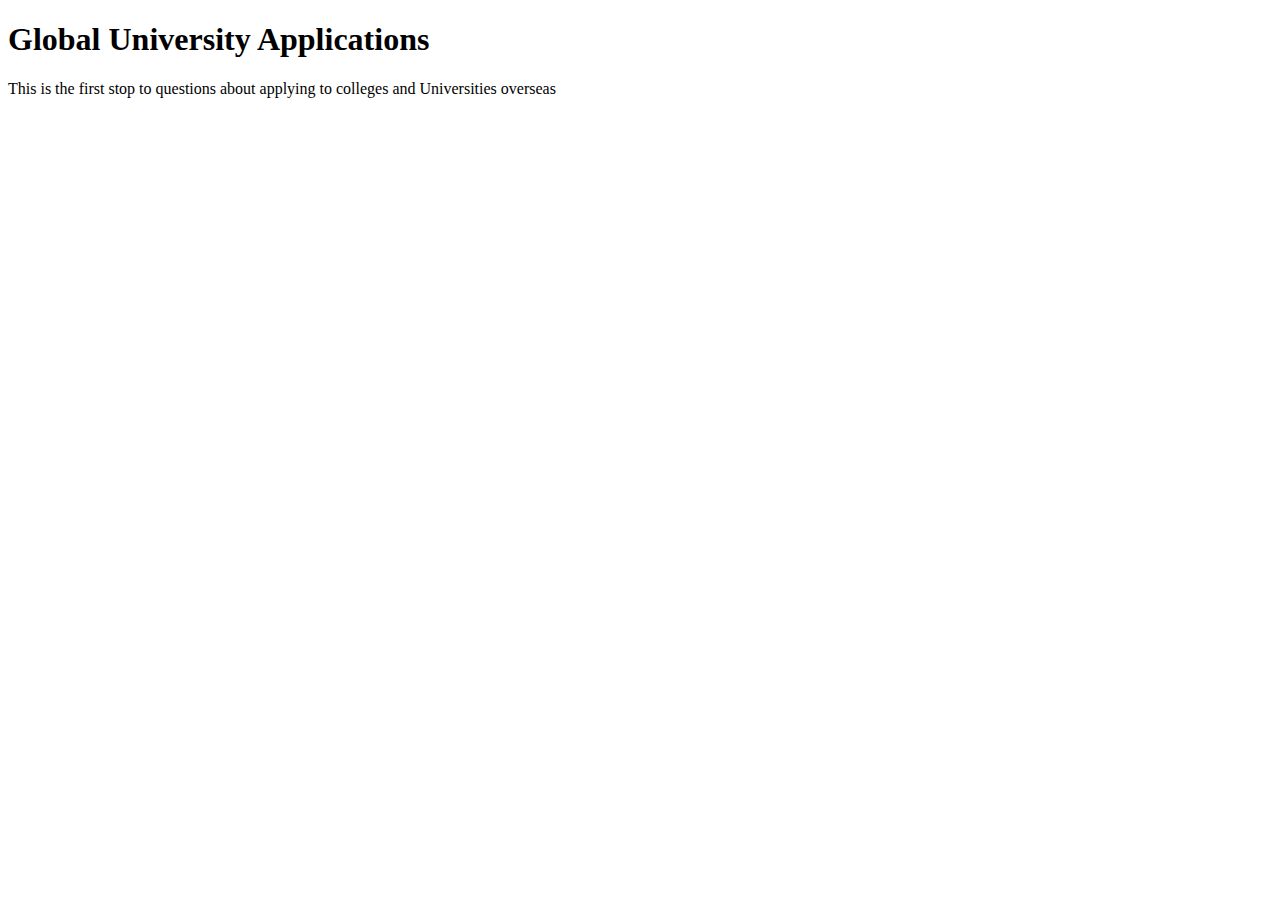
==== unit_1/index.html @ 5019b304 "Added End Space on CSS and HTML" ====
<!DOCTYPE html>
<html>
	<head> 
		<link rel="stylesheet" type="text/css" href="css/style.css">
		<title>Global University Applications</title>
	</head>
	<body>
	<h1>Global University Applications</h1>
	<p>This is the first stop to questions about applying to colleges and Universities overseas</p>
		



	</body>
</html>
---- unit_1/css/style.css ----
body {
	background-color: FFE4C4;
}

h1, p {
	color: OOOOOO;
}
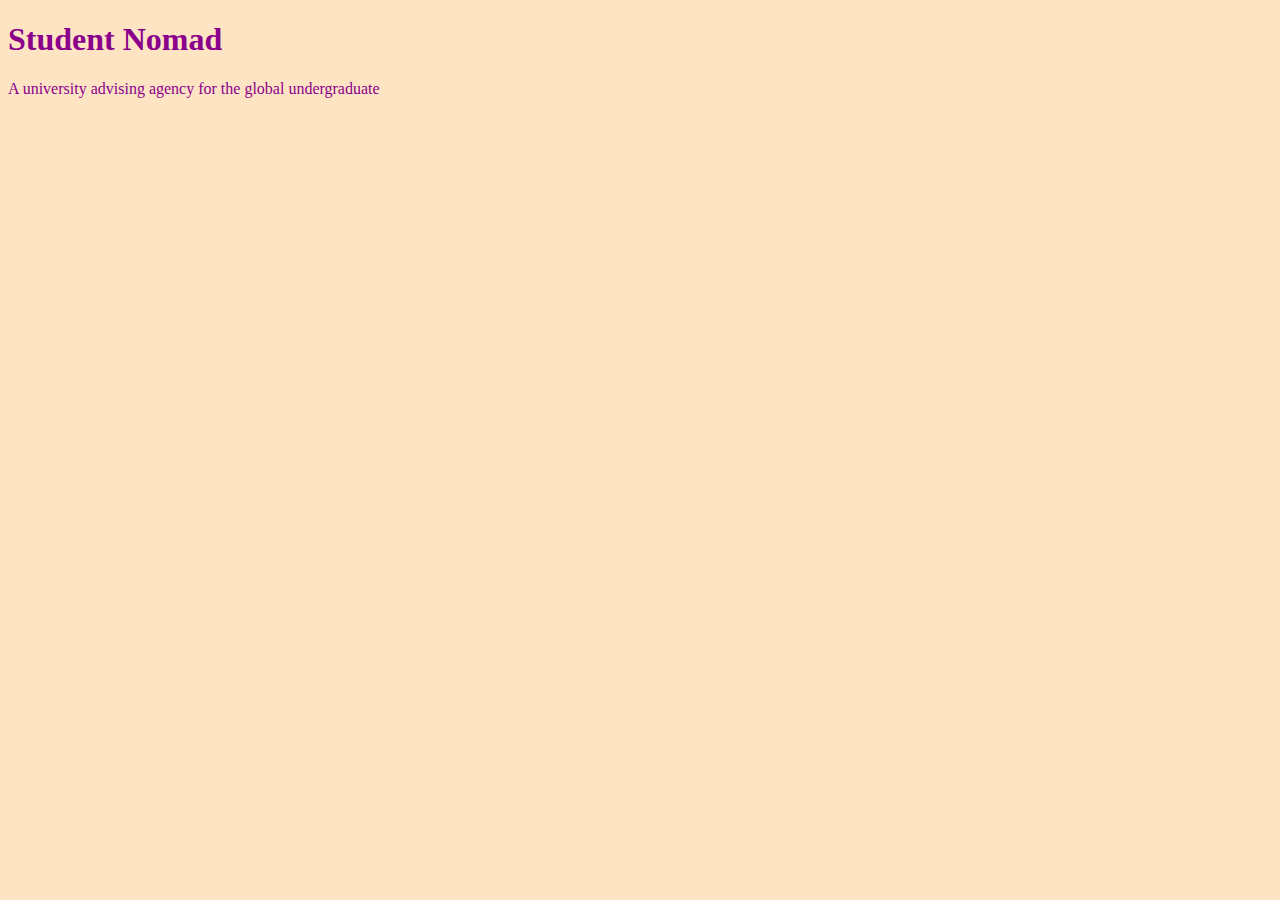
==== commit 12407604: "New Title" ====
--- a/unit_1/index.html
+++ b/unit_1/index.html
@@ -2,11 +2,11 @@
 <html>
 	<head> 
 		<link rel="stylesheet" type="text/css" href="css/style.css">
-		<title>Global University Applications</title>
+		<title>Student Nomad</title>
 	</head>
 	<body>
-	<h1>Global University Applications</h1>
-	<p>This is the first stop to questions about applying to colleges and Universities overseas</p>
+		<h1>Student Nomad</h1>
+		<p>A university advising agency for the global undergraduate</p>
 		
 
 
--- a/unit_1/css/style.css
+++ b/unit_1/css/style.css
@@ -1,7 +1,7 @@
 body {
-	background-color: FFE4C4;
+	background-color: #FFE4C4;
 }
 
 h1, p {
-	color: OOOOOO;
+	color: #8B008B;
 }
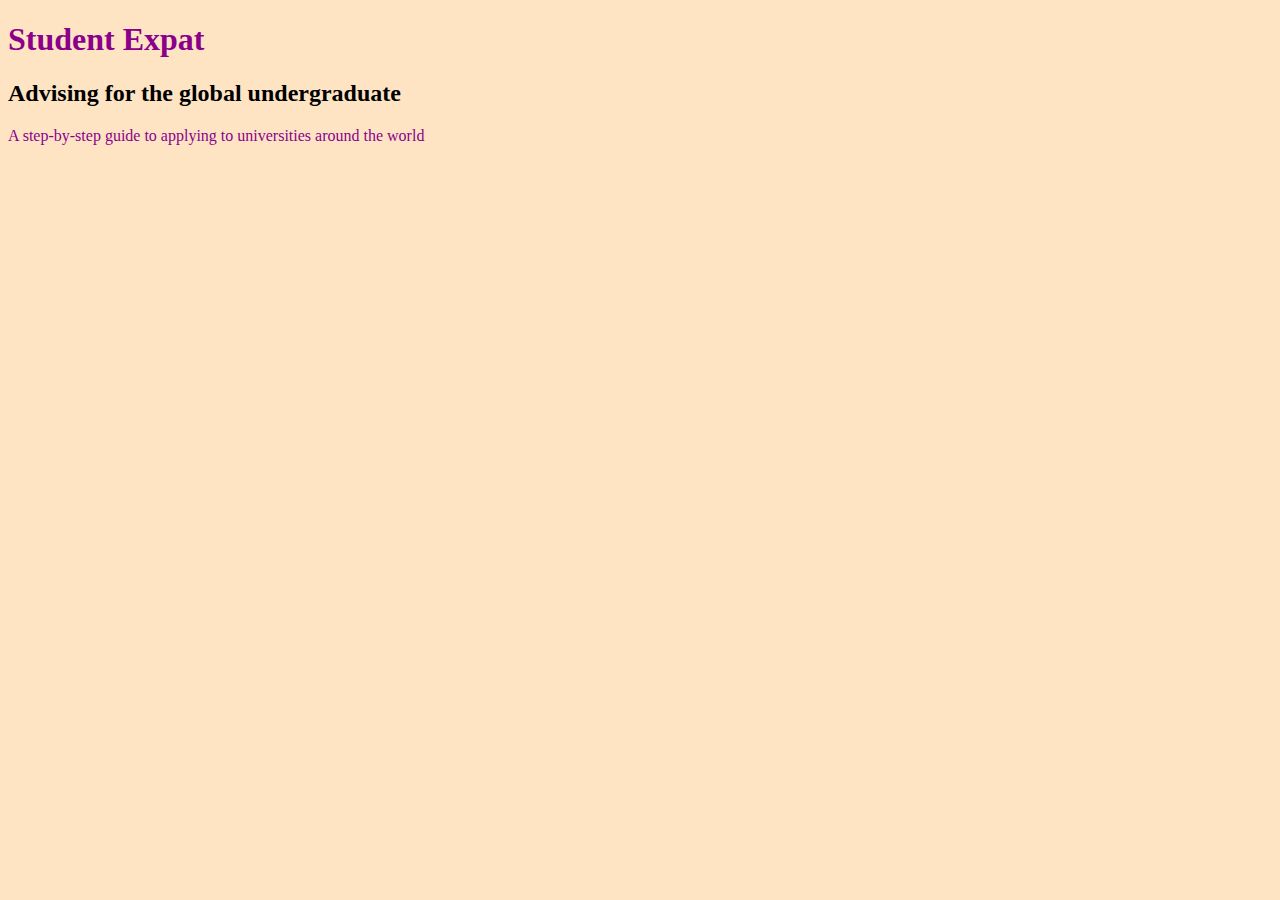
==== commit 511eb778: "New Name" ====
--- a/unit_1/index.html
+++ b/unit_1/index.html
@@ -2,11 +2,12 @@
 <html>
 	<head> 
 		<link rel="stylesheet" type="text/css" href="css/style.css">
-		<title>Student Nomad</title>
+		<title>Student Expat</title>
 	</head>
 	<body>
-		<h1>Student Nomad</h1>
-		<p>A university advising agency for the global undergraduate</p>
+		<h1>Student Expat</h1>
+		<h2>Advising for the global undergraduate</h2>
+		<p>A step-by-step guide to applying to universities around the world</p>
 		
 
 
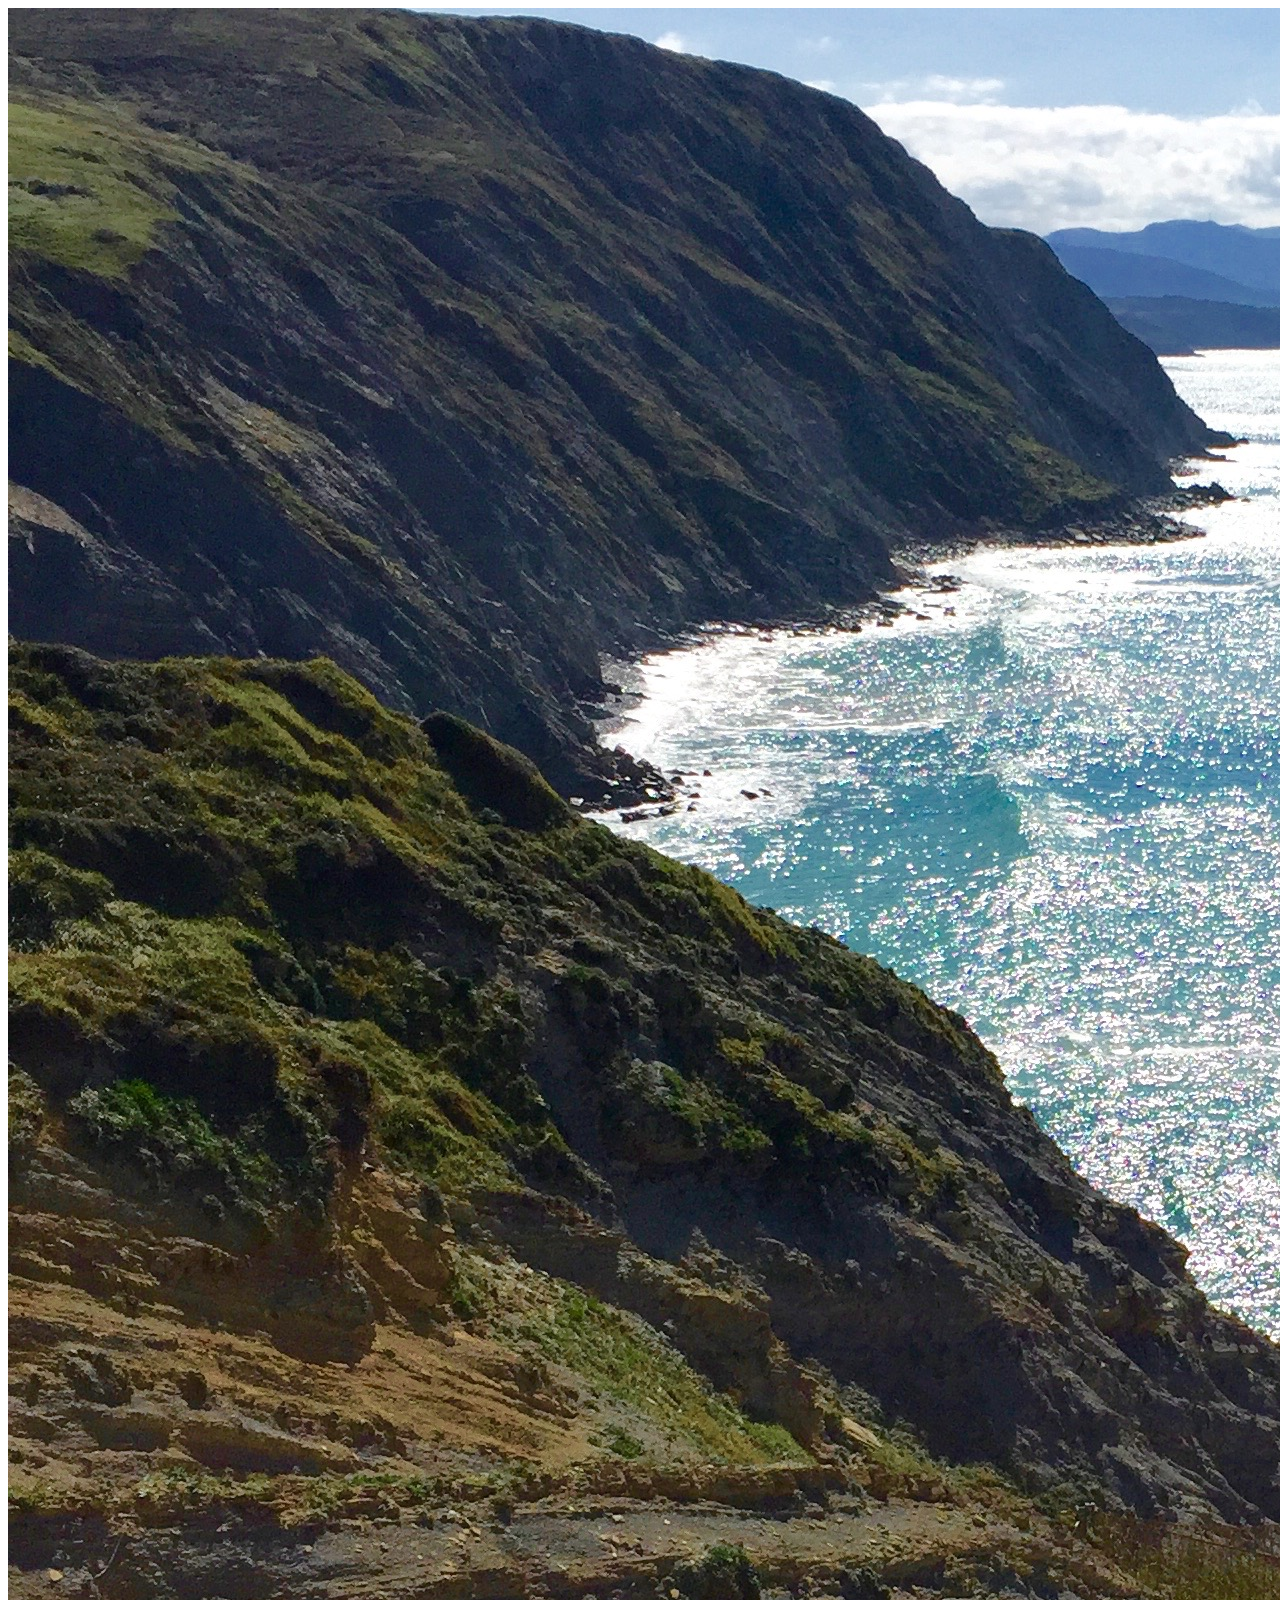
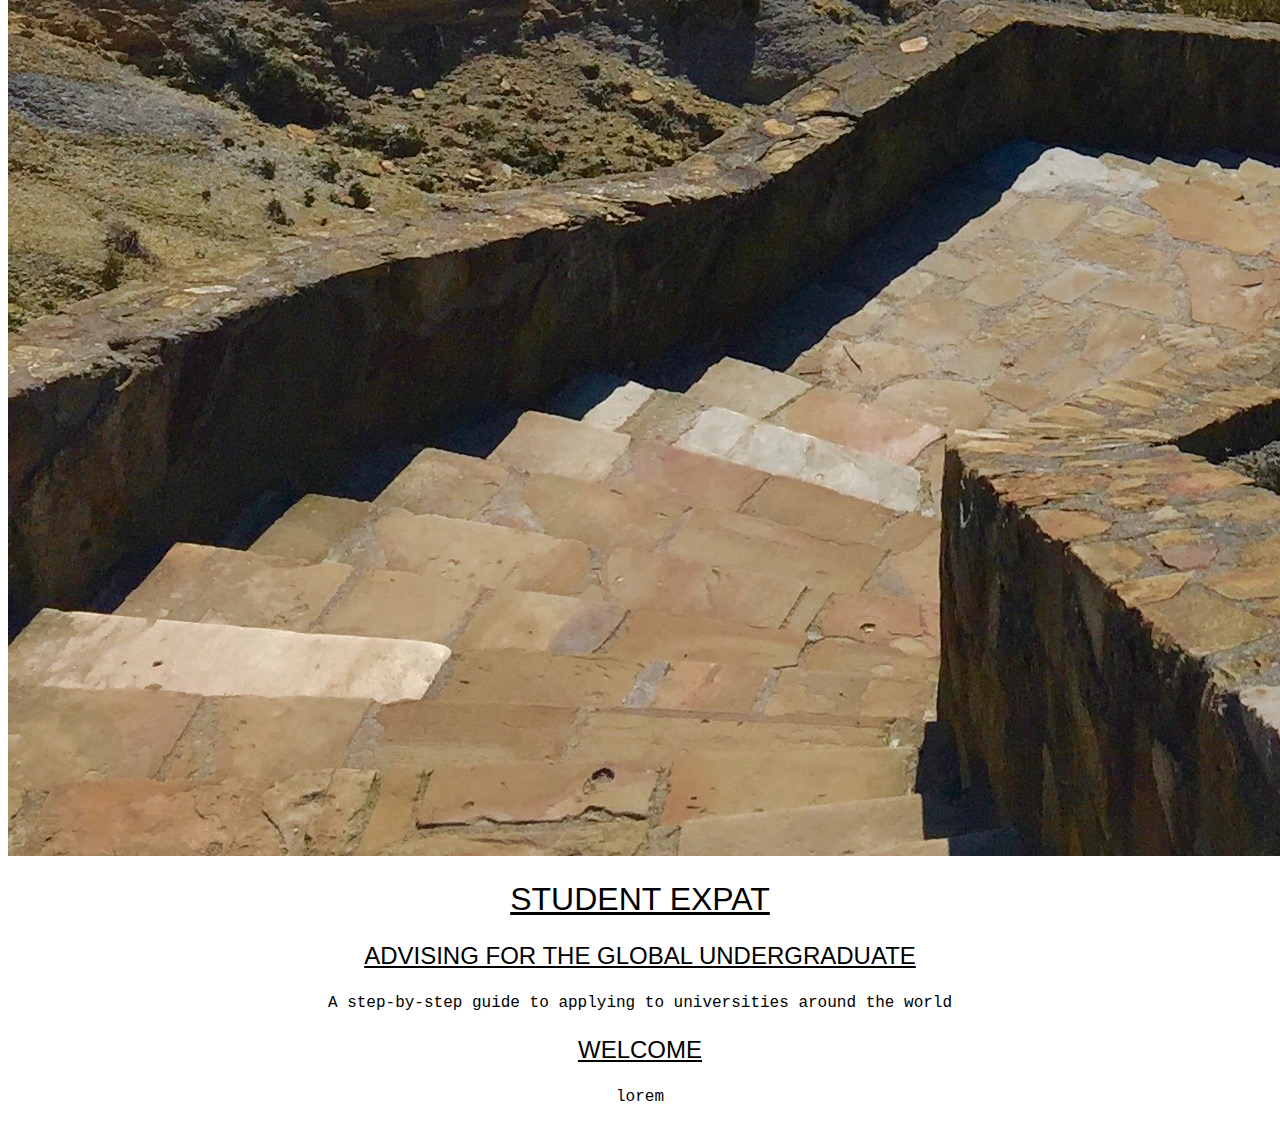
==== commit 73295123: "Update to Hero image and a bunch of text changes…tbd if it works" ====
--- a/unit_1/index.html
+++ b/unit_1/index.html
@@ -5,9 +5,15 @@
 		<title>Student Expat</title>
 	</head>
 	<body>
+		<img src="images/puerto.jpg" alt="Bilbao Coastline" title="Bilbao Coast">
+
 		<h1>Student Expat</h1>
-		<h2>Advising for the global undergraduate</h2>
+		<h3>Advising for the global undergraduate</h3>
 		<p>A step-by-step guide to applying to universities around the world</p>
+
+		<h3>Welcome</h3>
+		<p>lorem</p>
+
 		
 
 
--- a/unit_1/css/style.css
+++ b/unit_1/css/style.css
@@ -1,7 +1,29 @@
 body {
-	background-color: #FFE4C4;
+	text-align: center;
 }
 
-h1, p {
-	color: #8B008B;
+.hero{
+	background: url(../img/puerto.jpg);
+	background-size: cover;
 }
+h1, h3 {
+	font-family: Arial, sans-serif;
+	font-weight: normal;
+	text-decoration: underline;
+	text-transform: uppercase;
+}
+
+h3 {
+	font-size: 24px;
+}
+
+p {
+	font-family: "Courier New", monospace;
+}
+
+a{
+	font-style: italic;
+	text-decoration: none;
+}
+
+
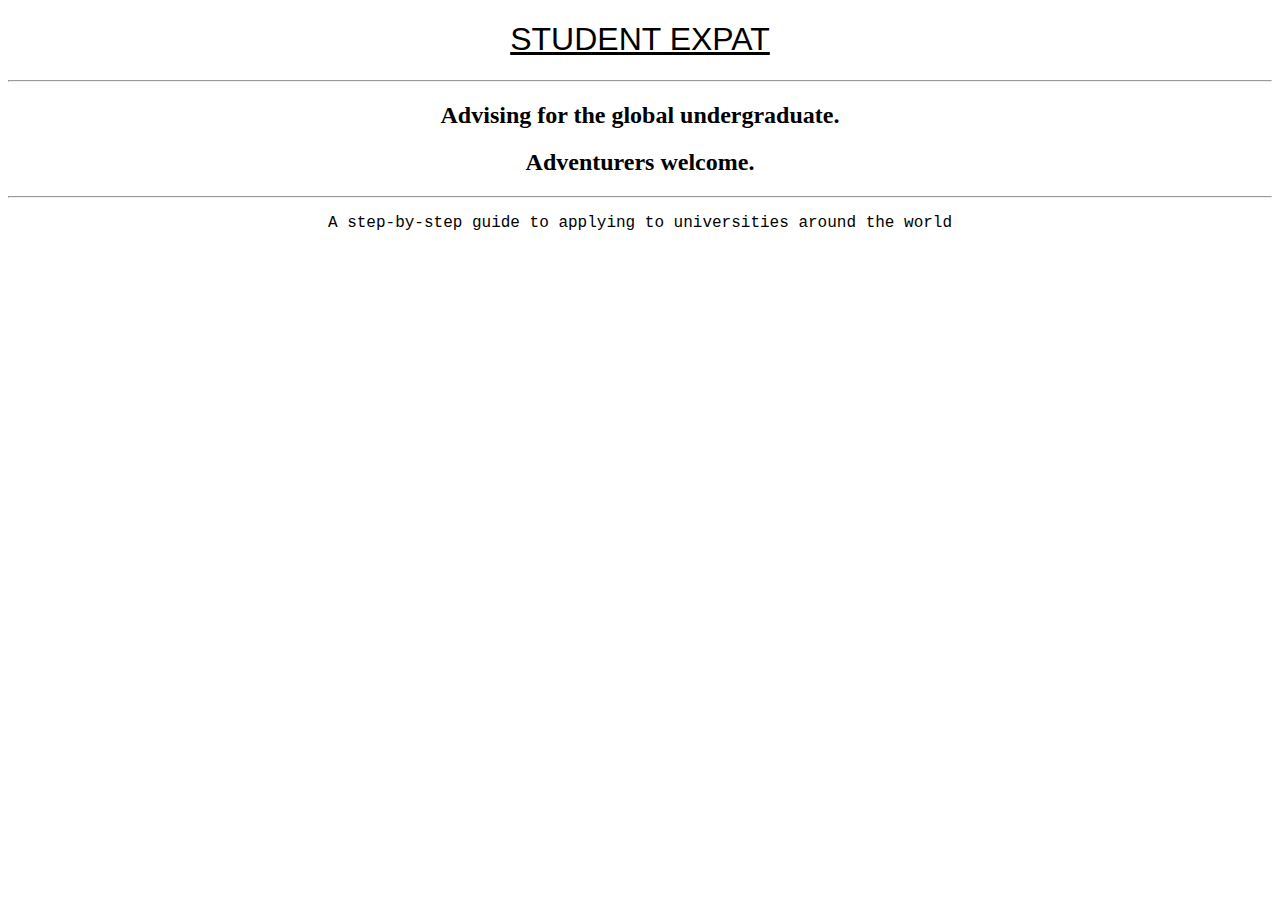
==== commit 93a46388: "Unit 4 Project Complete! New fonts, start to a nav bar (meep). Still want to figure out how to divid" ====
--- a/unit_1/index.html
+++ b/unit_1/index.html
@@ -4,15 +4,17 @@
 		<link rel="stylesheet" type="text/css" href="css/style.css">
 		<title>Student Expat</title>
 	</head>
+
 	<body>
-		<img src="images/puerto.jpg" alt="Bilbao Coastline" title="Bilbao Coast">
+		<h1>Student Expat</h1>
+		<hr>
+		<h2>Advising for the global undergraduate.</h2>
+		<h2>Adventurers welcome.</h2>
+		<hr>
 
-		<h1>Student Expat</h1>
-		<h3>Advising for the global undergraduate</h3>
 		<p>A step-by-step guide to applying to universities around the world</p>
-
-		<h3>Welcome</h3>
-		<p>lorem</p>
+		
+		<a href="www.">
 
 		
 
